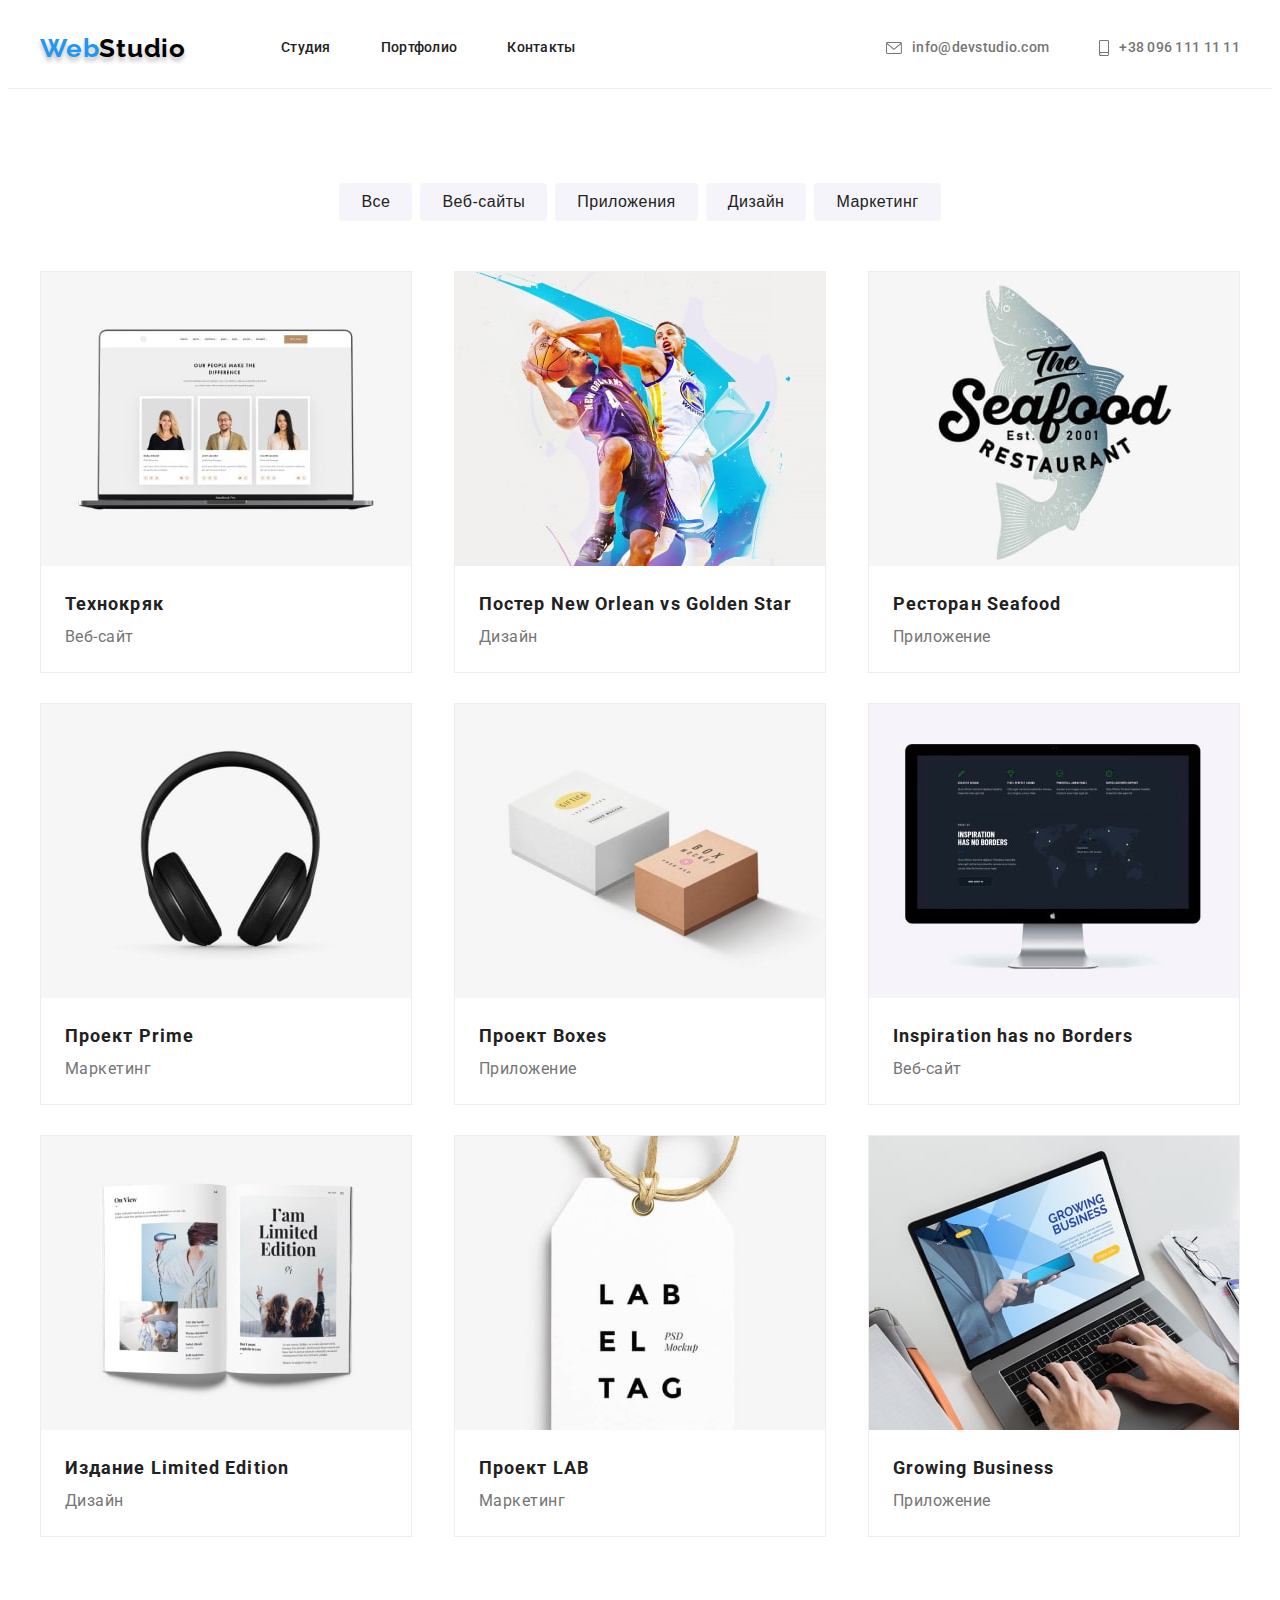
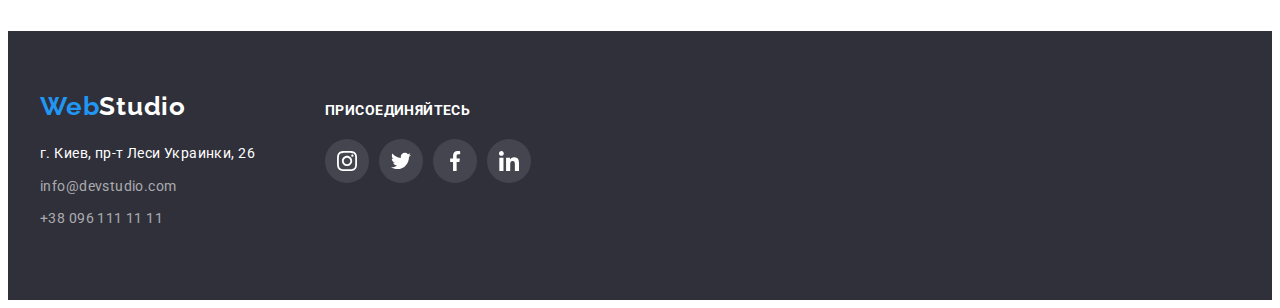
==== portfolio.html @ 8507ee78 "hw5-01" ====
<!DOCTYPE html>
<html lang="ru">
    <head>
        <meta charset="UTF-8">
        <meta http-equiv="X-UA-Compatible" content="IE=edge">
        <meta name="viewport" content="width=device-width, initial-scale=1.0">
        <title>Document</title>
        <link rel="preconnect" href="https://fonts.googleapis.com">
        <link rel="preconnect" href="https://fonts.gstatic.com" crossorigin>
        <link href="https://fonts.googleapis.com/css2?family=Raleway:wght@700&family=Roboto:wght@400;500;700;900&display=swap" rel="stylesheet">
                <link rel="stylesheet" href="https://cdnjs.cloudflare.com/ajax/libs/modern-normalize/1.1.0/modern-normalize.min.css"
                    integrity="sha512-wpPYUAdjBVSE4KJnH1VR1HeZfpl1ub8YT/NKx4PuQ5NmX2tKuGu6U/JRp5y+Y8XG2tV+wKQpNHVUX03MfMFn9Q=="
                    crossorigin="anonymous" referrerpolicy="no-referrer" />
        <link rel="stylesheet" href="./css/styles.css" />
    </head>
        <body>
                <!-- Sectiov Header -->
                <header class="header">
                    <div class="conteiner header-conteiner">
                        <nav class="header-navigation">
                            <a class="header-logo" href="./index.html">
                                <span class="logo-web">Web</span>Studio
                            </a>
                            <ul class="list header-list">
                                <li class="header-item">
                                    <a class="header-link" href="./index.html">Студия</a>
                                </li>
                                <li class="header-item">
                                    <a class="header-link" href="./portfolio.html">Портфолио</a>
                                </li>
                                <li class="header-item">
                                    <a class="header-link"  href="#contacts">Контакты</a>
                                </li>
                            </ul>
                        </nav>                                
                            <ul class="header-contacts-list">
                                <li class="header-item">
                                    <a class="header-contacts-link" href="mailto:info@devstudio.com">
                                        <svg class="contacts-icon" width="16" height="12">
                                            <use href="./images/icons.svg#icon-envelope"></use>
                                        </svg>info@devstudio.com
                                    </a>
                                </li>
                                <li class="header-item">
                                    <a class="header-contacts-link" href="tel:+380961111111">
                                        <svg class="contacts-icon" width="10" height="16">
                                            <use href="./images/icons.svg#icon-smartphone"></use>
                                        </svg>+38 096 111 11 11
                                    </a>
                                </li>
                            </ul>
                        
                    </div>
                </header>

                <main>
                    <!-- Section Portfolio -->
                    <section class="section">
                        <div class="conteiner">
                            <h1 class="visually-hidden">Портфолио</h1>
                            <ul class="filters-list">
                                <li class="filters-item">
                                    <button class="filters-btn" type="button">Все</button>
                                </li>
                                <li class="filters-item">
                                    <button class="filters-btn" type="button">Веб-сайты</button>
                                </li>
                                <li class="filters-item">
                                    <button class="filters-btn" type="button">Приложения</button>
                                </li>
                                <li class="filters-item">
                                    <button class="filters-btn" type="button">Дизайн</button>
                                </li>
                                <li class="filters-item">
                                    <button class="filters-btn" type="button">Маркетинг</button>
                                </li>
                            </ul>    
                            <ul class="portfolio-list">
                                <li class="portfolio-item">
                                    <a class="portfolio-link" href="">
                                        <img src="./images/project1.jpg" alt="фотография ноутбука" width="370" height="294">
                                        <div class="portfolio-text">
                                            <h2 class="portfolio-title">Технокряк</h2>
                                            <p class="portfolio-desc">Веб-сайт</p>
                                        </div>
                                    </a>
                                </li>
                                <li class="portfolio-item">
                                    <a class="portfolio-link" href="">
                                        <img src="./images/project2.jpg" alt="постер с двумя баскетбалистами" width="370" height="294"> 
                                        <div class="portfolio-text">
                                            <h2 class="portfolio-title">Постер New Orlean vs Golden Star</h2>
                                            <p class="portfolio-desc">Дизайн</p>
                                        </div>
                                    </a>
                                </li>
                                <li class="portfolio-item">
                                    <a class="portfolio-link" href="">
                                        <img src="./images/project3.jpg" alt="логотип ресторана">
                                        <div class="portfolio-text">
                                            <h2 class="portfolio-title">Ресторан Seafood</h2>
                                            <p class="portfolio-desc">Приложение</p>
                                        </div>
                                    </a>
                                </li>
                                <li class="portfolio-item">
                                    <a class="portfolio-link" href="">
                                        <img src="./images/project4.jpg" alt="фотография наушников" width="370" height="294">
                                        <div class="portfolio-text">
                                            <h2 class="portfolio-title">Проект Prime</h2>
                                            <p class="portfolio-desc">Маркетинг</p>
                                        </div>
                                    </a>
                                </li>
                                <li class="portfolio-item">
                                    <a class="portfolio-link" href="">
                                        <img src="./images/project5.jpg" alt="фотография двух коробок" width="370" height="294">
                                        <div class="portfolio-text">
                                            <h2 class="portfolio-title">Проект Boxes</h2>
                                            <p class="portfolio-desc">Приложение</p>
                                        </div>
                                    </a>
                                </li>
                                <li class="portfolio-item">
                                    <a class="portfolio-link" href="">
                                        <img src="./images/project6.jpg" alt="фотография монитора" width="370" height="294">
                                        <div class="portfolio-text">
                                            <h2 class="portfolio-title" lang="en">Inspiration has no Borders</h2>
                                            <p class="portfolio-desc">Веб-сайт</p>
                                        </div>
                                    </a>
                                </li>
                                <li class="portfolio-item">
                                    <a class="portfolio-link" href="">
                                        <img src="./images/project7.jpg" alt="фотография книги" width="370" height="294">
                                        <div class="portfolio-text">
                                            <h2 class="portfolio-title">Издание Limited Edition</h2>
                                            <p class="portfolio-desc">Дизайн</p>
                                        </div>
                                    </a>
                                </li>
                                <li class="portfolio-item">
                                    <a class="portfolio-link" href="">
                                        <img src="./images/project8.jpg" alt="фотография этикетки" width="370" height="294">
                                        <div class="portfolio-text">
                                            <h2 class="portfolio-title">Проект LAB</h2>
                                            <p class="portfolio-desc">Маркетинг</p>
                                        </div>
                                    </a>
                                </li>
                                <li class="portfolio-item">
                                    <a class="portfolio-link" href="">
                                        <img src="./images/project9.jpg" alt="ноутбук стоит на столе" width="370" height="294">
                                            <div class="portfolio-text">
                                                <h2 class="portfolio-title" lang="en">Growing Business</h2>
                                                <p class="portfolio-desc">Приложение</p>
                                            </div>
                                    </a>
                                </li>
                            </ul>
                        </div>
                    </section>
                </main>

                    <!-- Section Footer -->
                <footer class="footer">
                    <div class="conteiner foter-conteiner">
                        <div class="footer-box1">
                            <a class="footer-logo" href="./index.html">
                                <span class="footer-logo-web">Web</span><span class="footer-logo-studio">Studio</span>
                            </a>
                            <address id="contacts" class="contacts-address">
                                <ul class="footer-list">
                                    <li class="footer-item">
                                        <a class="footer-addres" href="https://goo.gl/maps/XqXymraPGeY7W97GA">г. Киев, пр-т Леси
                                            Украинки, 26</a>
                                    </li>
                                    <li class="footer-item">
                                        <a class="footer-link" href="mailto:info@devstudio.com">info@devstudio.com</a>
                                    </li>
                                    <li class="footer-item">
                                        <a class="footer-link" href="tel:+380961111111">+38 096 111 11 11</a>
                                    </li>
                                </ul>
                            </address>
                        </div>
                        <div class="footer-box2">
                            <p class="footer-desc">присоединяйтесь</p>
                            <ul class="social-list list">
                                <li class="footer-social-item">
                                    <a class="footer-social-link" href="">
                                        <svg class="footer-social-icon" width="20" height="20">
                                            <use href="./images/icons.svg#icon-instagram"></use>
                                        </svg>
                                    </a>
                                </li>
                                <li class="footer-social-item">
                                    <a class="footer-social-link" href="">
                                        <svg class="footer-social-icon" width="20" height="20">
                                            <use href="./images/icons.svg#icon-twitter"></use>
                                        </svg>
                                    </a>
                                </li>
                                <li class="footer-social-item">
                                    <a class="footer-social-link" href="">
                                        <svg class="footer-social-icon" width="20" height="20">
                                            <use href="./images/icons.svg#icon-facebook"></use>
                                        </svg>
                                    </a>
                                </li>
                                <li class="footer-social-item">
                                    <a class="footer-social-link" href="">
                                        <svg class="footer-social-icon" width="20" height="20">
                                            <use href="./images/icons.svg#icon-linkedin"></use>
                                        </svg>
                                    </a>
                                </li>
                            </ul>
                        </div>
                    </div>
                </footer>
        </body>
</html>
---- css/styles.css ----
:root {
  --мain-color: #212121;
  --second-color: #ffffff;
  --text-color: #757575;
  --accent-color: #2196f3;
  --address-color: rgba(255, 255, 255, 0.6);
}
body {
  font-family: "Roboto", sans-serif;
}
button {
  cursor: pointer;
}
img {
  display: block;
  max-width: 100%;
  height: auto;
}
h1,
h2,
h3,
p,
ul {
  margin: 0;
}
ul {
  list-style: none;
  margin: 0;
  padding: 0;
}
a {
  text-decoration: none;
}
.visually-hidden {
  position: absolute;
  white-space: nowrap;
  width: 1px;
  height: 1px;
  overflow: hidden;
  border: 0;
  padding: 0;
  clip: rect(0 0 0 0);
  clip-path: inset(50%);
  margin: -1px;
}
.conteiner {
  width: 1200px;
  padding-left: 15px;
  padding-right: 15px;
  margin-left: auto;
  margin-right: auto;
}
.section {
  padding: 94px 0;
}
.img {
  display: block;
  max-width: 100%;
  height: auto;
}
.title-h2 {
  font-weight: 700;
  font-size: 36px;
  line-height: 1.17;
  text-align: center;
  letter-spacing: 0.03em;
  color: var(--мain-color);
}

/* Section Header */
.header {
  background-color: var(--second-color);
  border-bottom: 1px solid #eeeeee;
}
.header-conteiner {
  display: flex;
  align-items: center;
}
.header-navigation {
  display: flex;
  align-items: center;
}
.header-list {
  display: flex;
}
.header-contacts-list {
  display: flex;
  margin-left: auto;
}
.header-logo {
  margin-right: 95px;
}
.header-item:not(:last-child) {
  margin-right: 50px;
}
.header-logo {
  font-family: Raleway;
  font-weight: 700;
  font-size: 26px;
  line-height: 1.19;
  letter-spacing: 0.03em;
  color: #000000;
  text-shadow: 0px 4px 4px rgba(0, 0, 0, 0.25);
}
.logo-web {
  color: var(--accent-color);
  text-shadow: 0px 4px 4px rgba(0, 0, 0, 0.25);
}
.header-link {
  font-weight: 500;
  font-size: 14px;
  line-height: 1.14;
  letter-spacing: 0.02em;
  color: var(--мain-color);
  display: block;
  padding: 32px 0;
}
.header-link:hover,
.header-link:focus {
  color: var(--accent-color);
}
.header-contacts-link {
  font-weight: 500;
  font-size: 14px;
  line-height: 1.14;
  letter-spacing: 0.02em;
  color: var(--text-color);
  align-items: center;
  display: flex;
}
.header-contacts-link:hover,
.header-contacts-link:focus {
  color: var(--accent-color);
}
.contacts-icon {
  fill: currentColor;
  margin-right: 10px;
}

/* Section Hero */
.hero {
  background-color: #2f303a;
  background-image: linear-gradient(
      rgba(47, 48, 58, 0.4),
      rgba(47, 48, 58, 0.4)
    ),
    url(../images/hero-Img.jpg);
  background-repeat: no-repeat;
  background-position: center;
  background-size: contain;
  max-width: 1600px;
  padding-top: 200px;
  padding-bottom: 200px;
  margin-left: auto;
  margin-right: auto;
}
.hero-title {
  font-weight: 900;
  font-size: 44px;
  line-height: 1.36;
  text-align: center;
  letter-spacing: 0.06em;
  text-transform: uppercase;
  color: var(--second-color);
  margin-bottom: 30px;
}
.hero-btn {
  margin: auto;
  display: block;
}
.hero-btn {
  font-weight: 700;
  font-size: 16px;
  line-height: 1.87;
  letter-spacing: 0.06em;
  min-width: 200px;
  min-height: 50px;
  color: var(--second-color);
  background-color: var(--accent-color);
  box-shadow: 0px 4px 4px rgba(0, 0, 0, 0.15);
  border: transparent;
  border-radius: 4px;
}
.hero-btn:hover,
.hero-btn:focus {
  background: #188ce8;
  box-shadow: 0px 4px 4px rgba(0, 0, 0, 0.15);
  border-radius: 4px;
  border: transparent;
}

/* Section Advantage */
.advantage-list {
  display: flex;
}
.advantage-item {
  width: 270px;
}
.advantage-item:not(:last-child) {
  margin-right: 30px;
}
.advantage-title {
  margin-bottom: 10px;
}
.advantage-desc {
  font-size: 14px;
  line-height: 1.71;
  letter-spacing: 0.03em;
  color: var(--text-color);
}
.icon-box {
  width: 270px;
  height: 120px;
  background-color: #f5f4fa;
  border-radius: 4px;
  display: flex;
  align-items: center;
  justify-content: center;
  margin-bottom: 30px;
}

/* Sektion Work */
.work-section {
  padding-top: 0;
}
.work-list {
  display: flex;
}
.working-item:not(:last-child) {
  margin-right: 30px;
}
.working-title {
  margin-bottom: 50px;
}

/* Section Our Team */
.team-section {
  background-color: #f5f4fa;
}
.team-list {
  display: flex;
}
.team-item:not(:last-child) {
  margin-right: 30px;
}
.team-item {
  background: var(--second-color);
  box-shadow: 0px 1px 3px rgba(0, 0, 0, 0.12), 0px 1px 1px rgba(0, 0, 0, 0.14),
    0px 2px 1px rgba(0, 0, 0, 0.2);
  border-radius: 0px 0px 4px 4px;
}
.team-title {
  margin-bottom: 50px;
}
.team-text {
  padding-top: 30px;
  padding-bottom: 30px;
}
.team-title-name {
  font-weight: 500;
  font-size: 16px;
  line-height: 1.19;
  text-align: center;
  letter-spacing: 0.03em;
  color: var(--мain-color);
  margin-bottom: 10px;
}
.team-desc {
  font-size: 16px;
  line-height: 1.19;
  text-align: center;
  letter-spacing: 0.03em;
  color: var(--text-color);
  margin-bottom: 16px;
}
.social-list {
  display: flex;
  justify-content: center;
}
.social-item {
  width: 44px;
  height: 44px;
}
.social-item:not(:last-child) {
  margin-right: 10px;
}
.social-link {
  width: 100%;
  height: 100%;
  border-radius: 50%;
  display: flex;
  align-items: center;
  justify-content: center;
  color: #afb1b8;
}
.social-icon {
  fill: currentColor;
}
.social-link:hover,
.social-link:focus {
  color: var(--second-color);
  background-color: var(--accent-color);
}

/* Section Clients */
.clients-list {
  display: flex;
}
.clients-item:not(:last-child) {
  margin-right: 30px;
}
.clients-title {
  margin-bottom: 50px;
}
.clients-link {
  width: 170px;
  height: 92px;
  border-radius: 4px;
  border: 1px solid #afb1b8;
  display: flex;
  align-items: center;
  justify-content: center;
  color: #afb1b8;
}
.clients-icon {
  fill: currentColor;
}
.clients-link:hover,
.clients-link:focus {
  color: var(--accent-color);
  border: 1px solid var(--accent-color);
}

/*  Section Footer */
.footer {
  background-color: #2f303a;
  background-size: contain;
  max-width: 1600px;
  padding-top: 60px;
  padding-bottom: 60px;
  margin-left: auto;
  margin-right: auto;
}
.foter-conteiner {
  display: flex;
  align-items: baseline;
}
.footer-logo {
  display: block;
  margin-bottom: 20px;
}
.footer-item {
  padding-bottom: 9px;
}
.footer-logo-web {
  font-family: Raleway;
  font-weight: 700;
  font-size: 26px;
  line-height: 1.19;
  letter-spacing: 0.03em;
  color: var(--accent-color);
}
.footer-logo-studio {
  font-family: Raleway;
  font-weight: 700;
  font-size: 26px;
  line-height: 1.19;
  letter-spacing: 0.03em;
  color: var(--second-color);
}
.footer-addres {
  font-style: normal;
  font-weight: normal;
  font-size: 14px;
  line-height: 1.71;
  letter-spacing: 0.03em;
  color: var(--second-color);
}
.footer-addres:hover,
.footer-addres:focus {
  color: var(--accent-color);
}
.footer-link {
  font-style: normal;
  font-weight: normal;
  font-size: 14px;
  line-height: 1.71;
  letter-spacing: 0.03em;
  color: var(--address-color);
}
.footer-link:hover,
.footer-link:focus {
  color: var(--accent-color);
}
.footer-box2 {
  margin-left: 70px;
}
.footer-desc {
  font-weight: 700;
  font-size: 14px;
  line-height: 1.14;
  letter-spacing: 0.03em;
  text-transform: uppercase;
  color: #ffffff;
  margin-bottom: 20px;
}
.footer-social-list {
  display: flex;
  justify-content: center;
}
.footer-social-item {
  width: 44px;
  height: 44px;
}
.footer-social-item + .footer-social-item {
  margin-left: 10px;
}
.footer-social-link {
  width: 100%;
  height: 100%;
  background-color: rgba(255, 255, 255, 0.1);
  border-radius: 50%;
  display: flex;
  align-items: center;
  justify-content: center;
  color: #ffffff;
}
.footer-social-icon {
  fill: currentColor;
}
.footer-social-link:hover,
.footer-social-link:focus {
  background-color: var(--accent-color);
}

/* Section Portfolio */
.filters-list {
  display: flex;
  justify-content: center;
  margin-bottom: 50px;
}
.filters-item:not(:last-child) {
  margin-right: 8px;
}
.filters-btn {
  font-weight: 500;
  font-size: 16px;
  line-height: 1.62;
  text-align: center;
  letter-spacing: 0.03em;
  min-width: 73px;
  min-height: 38px;
  color: var(--мain-color);
  background-color: #f5f4fa;
  border: transparent;
  border-radius: 4px;
  padding: 6px 22px;
}
.filters-btn:hover,
.filters-btn:focus {
  color: var(--second-color);
  background-color: var(--accent-color);
  box-shadow: 0px 3px 1px rgba(0, 0, 0, 0.1), 0px 1px 2px rgba(0, 0, 0, 0.08),
    0px 2px 2px rgba(0, 0, 0, 0.12);
  border-radius: 4px;
}
.portfolio-list {
  display: flex;
  flex-wrap: wrap;
  justify-content: space-between;
}
.portfolio-list > .portfolio-item:not(:nth-last-child(-n + 3)) {
  margin-bottom: 30px;
}
.portfolio-text {
  padding: 20px 24px;
}
.portfolio-title {
  font-weight: 700;
  font-size: 18px;
  line-height: 2;
  letter-spacing: 0.06em;
  color: var(--мain-color);
}
.portfolio-desc {
  font-size: 16px;
  line-height: 1.87;
  letter-spacing: 0.03em;
  color: var(--text-color);
}
.portfolio-item {
  box-sizing: border-box;
  background: var(--second-color);
  border: 1px solid #eeeeee;
}
.portfolio-link {
  display: block;
}
.portfolio-link:hover,
.portfolio-link:focus {
  background: var(--second-color);
  box-shadow: 0px 1px 1px rgba(0, 0, 0, 0.12), 0px 4px 4px rgba(0, 0, 0, 0.06),
    1px 4px 6px rgba(0, 0, 0, 0.16);
}
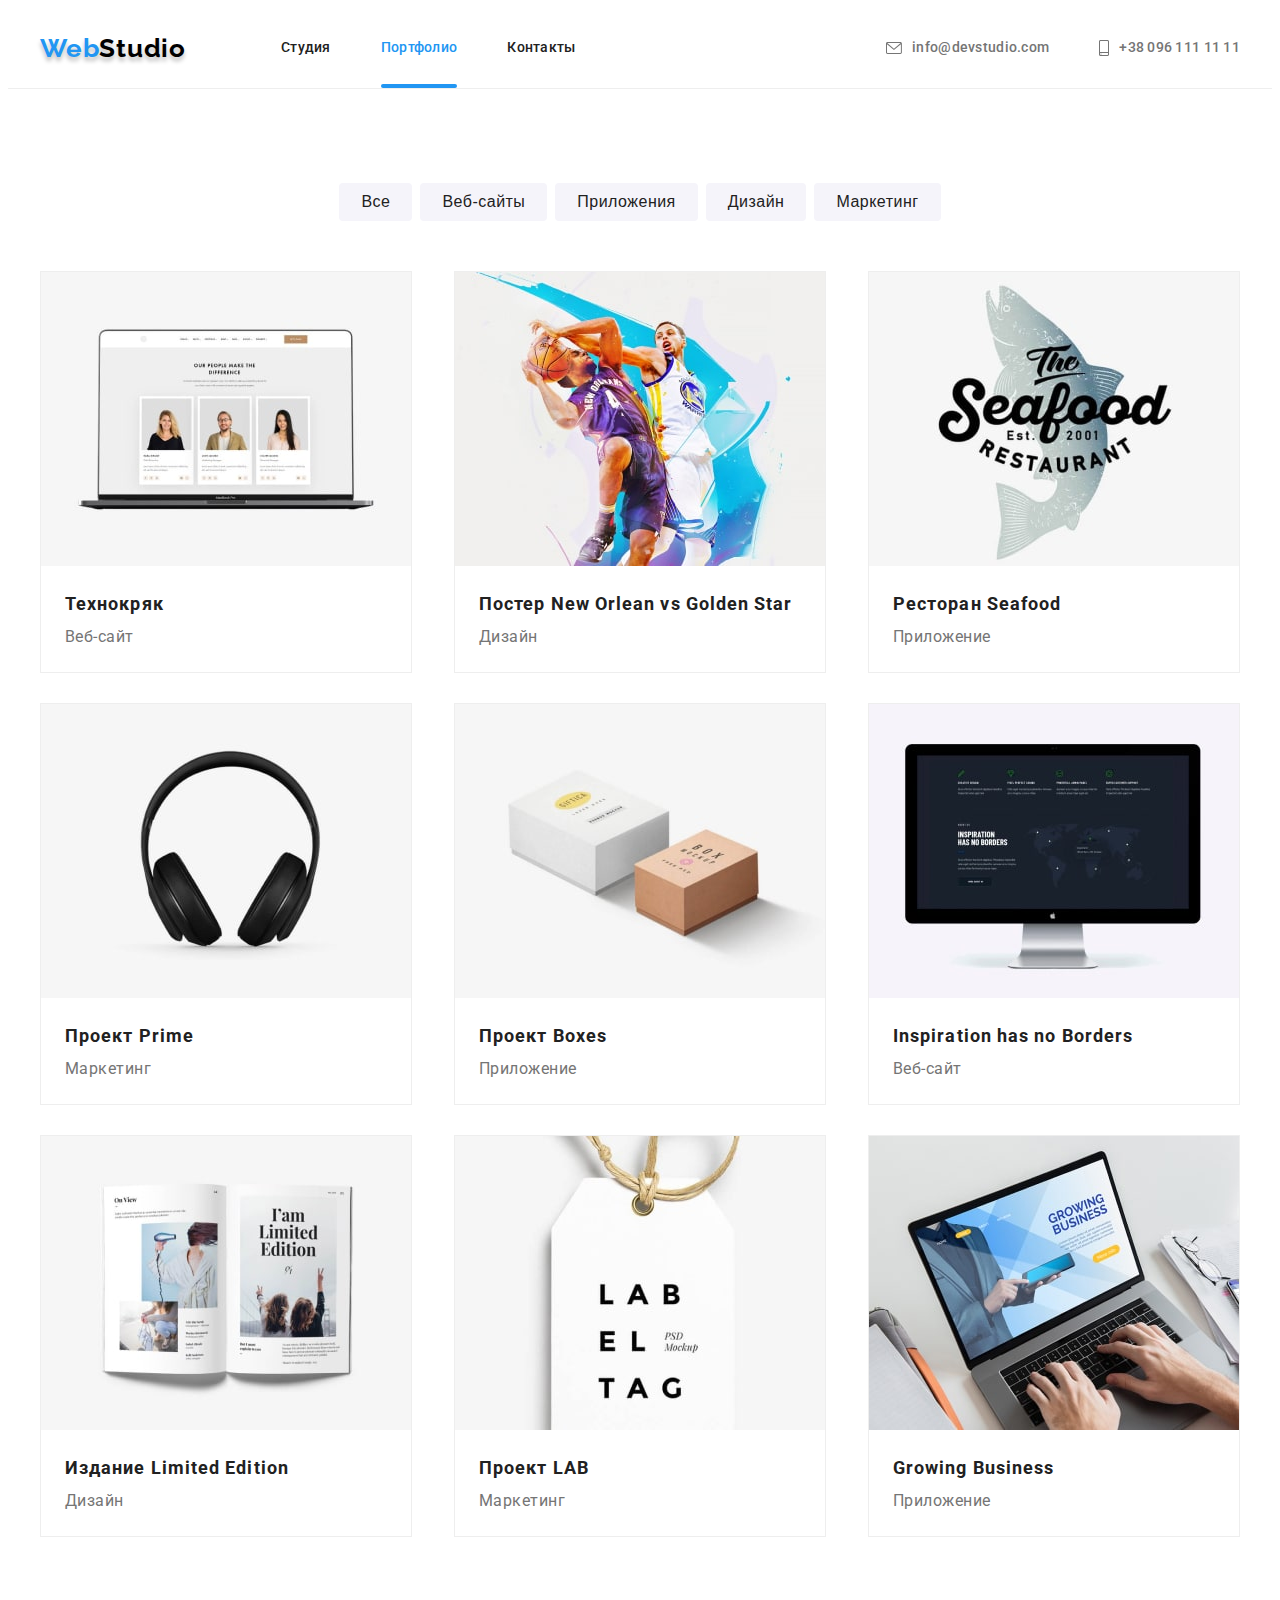
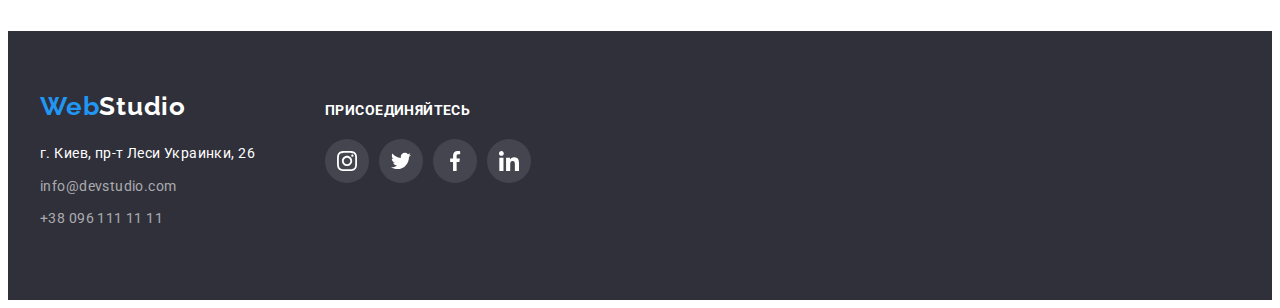
==== commit 97f406ea: "hw5-02" ====
--- a/portfolio.html
+++ b/portfolio.html
@@ -26,7 +26,7 @@
                                     <a class="header-link" href="./index.html">Студия</a>
                                 </li>
                                 <li class="header-item">
-                                    <a class="header-link" href="./portfolio.html">Портфолио</a>
+                                    <a class="header-link activ" href="./portfolio.html">Портфолио</a>
                                 </li>
                                 <li class="header-item">
                                     <a class="header-link"  href="#contacts">Контакты</a>
@@ -78,7 +78,13 @@
                             <ul class="portfolio-list">
                                 <li class="portfolio-item">
                                     <a class="portfolio-link" href="">
-                                        <img src="./images/project1.jpg" alt="фотография ноутбука" width="370" height="294">
+                                        <div class="portfolio-wrap">
+                                            <img src="./images/project1.jpg" alt="фотография ноутбука" width="370" height="294">
+                                            <p class="portfolio-top-text">
+                                                Технокряк это современная площадка распространения коронавируса. Компании используют эту платформу для цифрового
+                                                шпионажа и атак на защищённые сервера конкурентов.
+                                            </p>
+                                        </div>
                                         <div class="portfolio-text">
                                             <h2 class="portfolio-title">Технокряк</h2>
                                             <p class="portfolio-desc">Веб-сайт</p>
@@ -87,7 +93,13 @@
                                 </li>
                                 <li class="portfolio-item">
                                     <a class="portfolio-link" href="">
-                                        <img src="./images/project2.jpg" alt="постер с двумя баскетбалистами" width="370" height="294"> 
+                                        <div class="portfolio-wrap">
+                                            <img src="./images/project2.jpg" alt="постер с двумя баскетбалистами" width="370" height="294">
+                                            <p class="portfolio-top-text">
+                                            Технокряк это современная площадка распространения коронавируса. Компании используют эту платформу для цифрового
+                                            шпионажа и атак на защищённые сервера конкурентов.
+                                            </p>
+                                        </div>
                                         <div class="portfolio-text">
                                             <h2 class="portfolio-title">Постер New Orlean vs Golden Star</h2>
                                             <p class="portfolio-desc">Дизайн</p>
@@ -96,7 +108,13 @@
                                 </li>
                                 <li class="portfolio-item">
                                     <a class="portfolio-link" href="">
-                                        <img src="./images/project3.jpg" alt="логотип ресторана">
+                                        <div class="portfolio-wrap">
+                                            <img src="./images/project3.jpg" alt="логотип ресторана">
+                                            <p class="portfolio-top-text">
+                                                Технокряк это современная площадка распространения коронавируса. Компании используют эту платформу для цифрового
+                                                шпионажа и атак на защищённые сервера конкурентов.
+                                            </p>
+                                        </div>
                                         <div class="portfolio-text">
                                             <h2 class="portfolio-title">Ресторан Seafood</h2>
                                             <p class="portfolio-desc">Приложение</p>
@@ -105,7 +123,13 @@
                                 </li>
                                 <li class="portfolio-item">
                                     <a class="portfolio-link" href="">
-                                        <img src="./images/project4.jpg" alt="фотография наушников" width="370" height="294">
+                                        <div class="portfolio-wrap">
+                                            <img src="./images/project4.jpg" alt="фотография наушников" width="370" height="294">
+                                            <p class="portfolio-top-text">
+                                            Технокряк это современная площадка распространения коронавируса. Компании используют эту платформу для цифрового
+                                            шпионажа и атак на защищённые сервера конкурентов.
+                                            </p>
+                                        </div>
                                         <div class="portfolio-text">
                                             <h2 class="portfolio-title">Проект Prime</h2>
                                             <p class="portfolio-desc">Маркетинг</p>
@@ -114,7 +138,13 @@
                                 </li>
                                 <li class="portfolio-item">
                                     <a class="portfolio-link" href="">
-                                        <img src="./images/project5.jpg" alt="фотография двух коробок" width="370" height="294">
+                                        <div class="portfolio-wrap">
+                                            <img src="./images/project5.jpg" alt="фотография двух коробок" width="370" height="294">
+                                            <p class="portfolio-top-text">
+                                            Технокряк это современная площадка распространения коронавируса. Компании используют эту платформу для цифрового
+                                            шпионажа и атак на защищённые сервера конкурентов.
+                                            </p>
+                                        </div>
                                         <div class="portfolio-text">
                                             <h2 class="portfolio-title">Проект Boxes</h2>
                                             <p class="portfolio-desc">Приложение</p>
@@ -123,7 +153,13 @@
                                 </li>
                                 <li class="portfolio-item">
                                     <a class="portfolio-link" href="">
-                                        <img src="./images/project6.jpg" alt="фотография монитора" width="370" height="294">
+                                        <div class="portfolio-wrap">
+                                            <img src="./images/project6.jpg" alt="фотография монитора" width="370" height="294">
+                                            <p class="portfolio-top-text">
+                                            Технокряк это современная площадка распространения коронавируса. Компании используют эту платформу для цифрового
+                                            шпионажа и атак на защищённые сервера конкурентов.
+                                            </p>
+                                        </div>
                                         <div class="portfolio-text">
                                             <h2 class="portfolio-title" lang="en">Inspiration has no Borders</h2>
                                             <p class="portfolio-desc">Веб-сайт</p>
@@ -132,7 +168,13 @@
                                 </li>
                                 <li class="portfolio-item">
                                     <a class="portfolio-link" href="">
-                                        <img src="./images/project7.jpg" alt="фотография книги" width="370" height="294">
+                                        <div class="portfolio-wrap">
+                                            <img src="./images/project7.jpg" alt="фотография книги" width="370" height="294">
+                                            <p class="portfolio-top-text">
+                                            Технокряк это современная площадка распространения коронавируса. Компании используют эту платформу для цифрового
+                                            шпионажа и атак на защищённые сервера конкурентов.
+                                            </p>
+                                        </div>
                                         <div class="portfolio-text">
                                             <h2 class="portfolio-title">Издание Limited Edition</h2>
                                             <p class="portfolio-desc">Дизайн</p>
@@ -141,7 +183,13 @@
                                 </li>
                                 <li class="portfolio-item">
                                     <a class="portfolio-link" href="">
-                                        <img src="./images/project8.jpg" alt="фотография этикетки" width="370" height="294">
+                                        <div class="portfolio-wrap">
+                                            <img src="./images/project8.jpg" alt="фотография этикетки" width="370" height="294">
+                                            <p class="portfolio-top-text">
+                                            Технокряк это современная площадка распространения коронавируса. Компании используют эту платформу для цифрового
+                                            шпионажа и атак на защищённые сервера конкурентов.
+                                            </p>
+                                        </div>
                                         <div class="portfolio-text">
                                             <h2 class="portfolio-title">Проект LAB</h2>
                                             <p class="portfolio-desc">Маркетинг</p>
@@ -150,7 +198,13 @@
                                 </li>
                                 <li class="portfolio-item">
                                     <a class="portfolio-link" href="">
-                                        <img src="./images/project9.jpg" alt="ноутбук стоит на столе" width="370" height="294">
+                                        <div class="portfolio-wrap">
+                                            <img src="./images/project9.jpg" alt="ноутбук стоит на столе" width="370" height="294">
+                                            <p class="portfolio-top-text">
+                                            Технокряк это современная площадка распространения коронавируса. Компании используют эту платформу для цифрового
+                                            шпионажа и атак на защищённые сервера конкурентов.
+                                            </p>
+                                        </div>
                                             <div class="portfolio-text">
                                                 <h2 class="portfolio-title" lang="en">Growing Business</h2>
                                                 <p class="portfolio-desc">Приложение</p>
--- a/css/styles.css
+++ b/css/styles.css
@@ -114,6 +114,8 @@
   color: var(--мain-color);
   display: block;
   padding: 32px 0;
+  position: relative;
+  transition: color 250ms cubic-bezier(0.4, 0, 0.2, 1);
 }
 .header-link:hover,
 .header-link:focus {
@@ -127,6 +129,7 @@
   color: var(--text-color);
   align-items: center;
   display: flex;
+  transition: color 250ms cubic-bezier(0.4, 0, 0.2, 1);
 }
 .header-contacts-link:hover,
 .header-contacts-link:focus {
@@ -135,6 +138,20 @@
 .contacts-icon {
   fill: currentColor;
   margin-right: 10px;
+}
+.header-link.activ::after {
+  content: "";
+  width: 100%;
+  height: 4px;
+  border-radius: 2px;
+  background-color: var(--accent-color);
+  position: absolute;
+  bottom: 0;
+  left: 0;
+}
+.header-link.activ {
+  content: "";
+  color: var(--accent-color);
 }
 
 /* Section Hero */
@@ -180,10 +197,12 @@
   box-shadow: 0px 4px 4px rgba(0, 0, 0, 0.15);
   border: transparent;
   border-radius: 4px;
+  transition: background-color 250ms cubic-bezier(0.4, 0, 0.2, 1),
+    box-shadow 250ms cubic-bezier(0.4, 0, 0.2, 1);
 }
 .hero-btn:hover,
 .hero-btn:focus {
-  background: #188ce8;
+  background-color: #188ce8;
   box-shadow: 0px 4px 4px rgba(0, 0, 0, 0.15);
   border-radius: 4px;
   border: transparent;
@@ -232,6 +251,28 @@
 .working-title {
   margin-bottom: 50px;
 }
+.working-item {
+  position: relative;
+}
+
+.working-item > .work-desc {
+  position: absolute;
+  width: 100%;
+  height: 70px;
+  bottom: 0;
+  left: 0;
+  display: flex;
+  justify-content: center;
+  align-items: center;
+  font-weight: 700;
+  font-size: 14px;
+  line-height: 1.14;
+  text-align: center;
+  letter-spacing: 0.03em;
+  text-transform: uppercase;
+  background-color: rgba(47, 48, 58, 0.8);
+  color: var(--second-color);
+}
 
 /* Section Our Team */
 .team-section {
@@ -292,6 +333,8 @@
   align-items: center;
   justify-content: center;
   color: #afb1b8;
+  transition: color 250ms cubic-bezier(0.4, 0, 0.2, 1),
+    background-color 250ms cubic-bezier(0.4, 0, 0.2, 1);
 }
 .social-icon {
   fill: currentColor;
@@ -321,6 +364,7 @@
   align-items: center;
   justify-content: center;
   color: #afb1b8;
+  transition: color 250ms cubic-bezier(0.4, 0, 0.2, 1);
 }
 .clients-icon {
   fill: currentColor;
@@ -375,6 +419,7 @@
   line-height: 1.71;
   letter-spacing: 0.03em;
   color: var(--second-color);
+  transition: color 250ms cubic-bezier(0.4, 0, 0.2, 1);
 }
 .footer-addres:hover,
 .footer-addres:focus {
@@ -387,6 +432,7 @@
   line-height: 1.71;
   letter-spacing: 0.03em;
   color: var(--address-color);
+  transition: color 250ms cubic-bezier(0.4, 0, 0.2, 1);
 }
 .footer-link:hover,
 .footer-link:focus {
@@ -424,6 +470,7 @@
   align-items: center;
   justify-content: center;
   color: #ffffff;
+  transition: background-color 250ms cubic-bezier(0.4, 0, 0.2, 1);
 }
 .footer-social-icon {
   fill: currentColor;
@@ -455,6 +502,9 @@
   border: transparent;
   border-radius: 4px;
   padding: 6px 22px;
+  transition: color 250ms cubic-bezier(0.4, 0, 0.2, 1),
+    background-color 250ms cubic-bezier(0.4, 0, 0.2, 1),
+    box-shadow 250ms cubic-bezier(0.4, 0, 0.2, 1);
 }
 .filters-btn:hover,
 .filters-btn:focus {
@@ -492,13 +542,84 @@
   box-sizing: border-box;
   background: var(--second-color);
   border: 1px solid #eeeeee;
+  position: relative;
 }
 .portfolio-link {
   display: block;
+  transition: background-color 250ms cubic-bezier(0.4, 0, 0.2, 1),
+    box-shadow 250ms cubic-bezier(0.4, 0, 0.2, 1);
 }
 .portfolio-link:hover,
 .portfolio-link:focus {
-  background: var(--second-color);
+  background-color: var(--second-color);
   box-shadow: 0px 1px 1px rgba(0, 0, 0, 0.12), 0px 4px 4px rgba(0, 0, 0, 0.06),
     1px 4px 6px rgba(0, 0, 0, 0.16);
 }
+.portfolio-wrap {
+  position: relative;
+  overflow: hidden;
+}
+.portfolio-top-text {
+  position: absolute;
+  top: 0;
+  left: 0;
+  background-color: rgba(33, 150, 243, 0.9);
+  padding: 63px 24px;
+  color: #ffffff;
+  font-size: 18px;
+  line-height: 1.56;
+  letter-spacing: 0.03em;
+  overflow: auto;
+  height: 100%;
+  transform: translateY(100%);
+  transition: transform 250ms cubic-bezier(0.4, 0, 0.2, 1);
+}
+.portfolio-item:hover .portfolio-top-text {
+  transform: translateY(0);
+}
+
+/*  Section Modal */
+.backdrop {
+  width: 100vw;
+  height: 100vh;
+  background-color: rgba(0, 0, 0, 0.2);
+  position: fixed;
+  top: 0;
+  transition: opacity 1500ms, visibility 1500ms;
+}
+.modal {
+  width: 528px;
+  min-height: 581px;
+  background-color: var(--second-color);
+  box-shadow: 0px 1px 3px rgba(0, 0, 0, 0.12), 0px 1px 1px rgba(0, 0, 0, 0.14),
+    0px 2px 1px rgba(0, 0, 0, 0.2);
+  border-radius: 4px;
+  position: absolute;
+  top: 50%;
+  left: 50%;
+  transform: scale(1) rotate(0);
+  transform: translate(-50%, -50%);
+  transition: transform 1500ms;
+}
+.backdrop.is-hidden .modal {
+  transform: scale(1.5) rotate(180deg) translate(2500px);
+  transition: transform 1500ms;
+}
+.modal-close {
+  width: 30px;
+  height: 30px;
+  background: var(--second-color);
+  border: 1px solid rgba(0, 0, 0, 0.1);
+  border-radius: 50%;
+  position: absolute;
+  top: 8px;
+  right: 8px;
+  display: flex;
+  align-items: center;
+  justify-content: center;
+}
+.is-hidden {
+  visibility: hidden;
+  opacity: 0;
+  pointer-events: none;
+}
